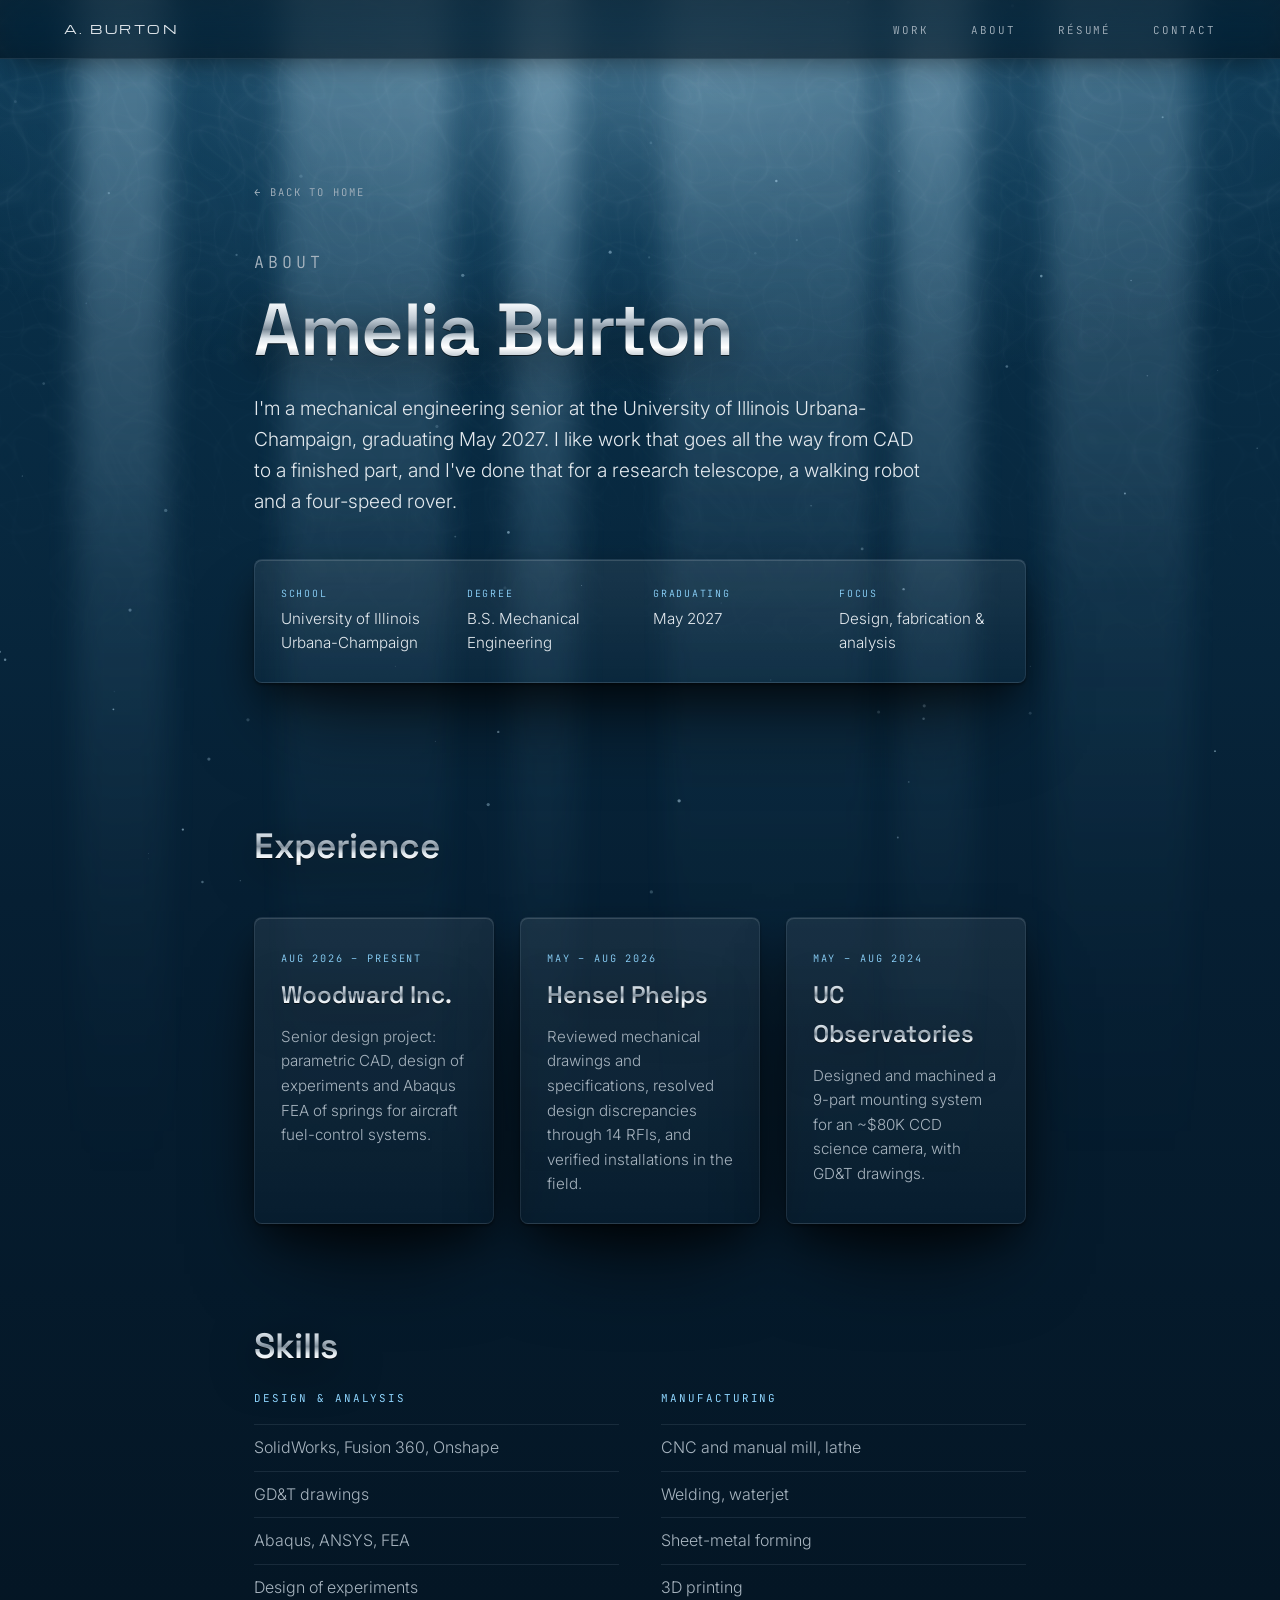
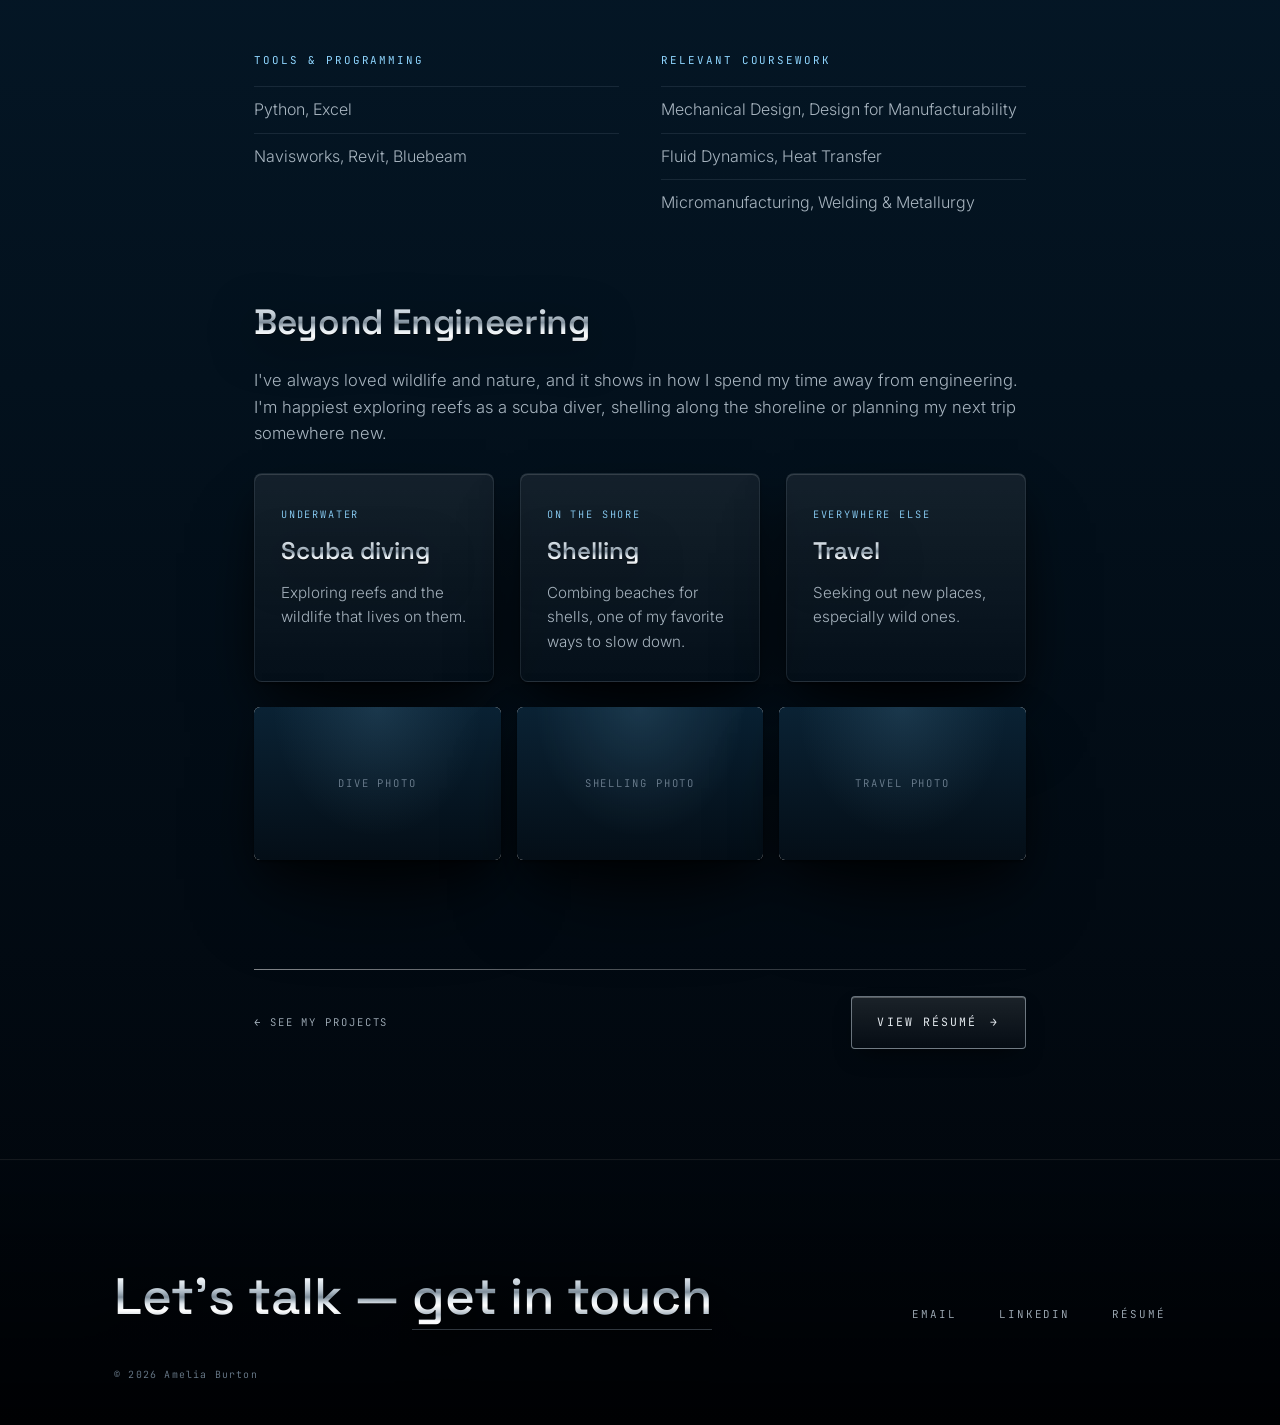
==== about.html @ 5ca856e9 "site 7" ====
<!DOCTYPE html>
<html lang="en">
<head>
  <meta charset="UTF-8">
  <meta name="viewport" content="width=device-width, initial-scale=1.0, viewport-fit=cover">
  <meta name="theme-color" content="#0a3550">
  <title>About — Amelia Burton</title>
  <meta name="description" content="Engineering portfolio of Amelia Burton: simulation, design and instrumentation projects.">

  <!-- Fonts from Google Fonts -->
  <link rel="preconnect" href="https://fonts.googleapis.com">
  <link rel="preconnect" href="https://fonts.gstatic.com" crossorigin>
  <link href="https://fonts.googleapis.com/css2?family=Inter:wght@300;400;500&family=JetBrains+Mono:wght@400&family=Michroma&family=Space+Grotesk:wght@500;600&display=swap" rel="stylesheet">

  <link rel="stylesheet" href="style.css">
  <script>document.documentElement.classList.add('js')</script>
</head>
<body>


  <!-- ===== NAVIGATION BAR ===== -->
  <nav class="nav">
    <a href="index.html" class="mark">A. Burton</a>
    <ul>
      <li><a href="index.html#work">Work</a></li>
      <li><a href="about.html">About</a></li>
      <li class="hide-mobile"><a href="resume.pdf" target="_blank">Résumé</a></li>
      <li><a href="#contact">Contact</a></li>
    </ul>
  </nav>

  <main class="project-page">
    <a href="index.html#about" class="back">← Back to home</a>

    <p class="eyebrow">About</p>
    <h1>Amelia Burton</h1>

    <p class="lead">
      I'm a mechanical engineering senior at the University of Illinois Urbana-Champaign,
      graduating May 2027. I like work that goes all the way from CAD to a finished part,
      and I've done that for a research telescope, a walking robot and a four-speed rover.
    </p>

    <dl class="facts">
      <div><dt>School</dt><dd>University of Illinois Urbana-Champaign</dd></div>
      <div><dt>Degree</dt><dd>B.S. Mechanical Engineering</dd></div>
      <div><dt>Graduating</dt><dd>May 2027</dd></div>
      <div><dt>Focus</dt><dd>Design, fabrication &amp; analysis</dd></div>
    </dl>

    <h2>Experience</h2>
    <div class="process">
      <div class="step">
        <span class="n">AUG 2026 – PRESENT</span>
        <h3>Woodward Inc.</h3>
        <p>Senior design project: parametric CAD, design of experiments and Abaqus FEA of springs for aircraft fuel-control systems.</p>
      </div>
      <div class="step">
        <span class="n">MAY – AUG 2026</span>
        <h3>Hensel Phelps</h3>
        <p>Reviewed mechanical drawings and specifications, resolved design discrepancies through 14 RFIs, and verified installations in the field.</p>
      </div>
      <div class="step">
        <span class="n">MAY – AUG 2024</span>
        <h3>UC Observatories</h3>
        <p>Designed and machined a 9-part mounting system for an ~$80K CCD science camera, with GD&amp;T drawings.</p>
      </div>
    </div>

    <h2>Skills</h2>
    <div class="cols">
      <div>
        <h3>Design &amp; analysis</h3>
        <ul>
          <li>SolidWorks, Fusion 360, Onshape</li>
          <li>GD&amp;T drawings</li>
          <li>Abaqus, ANSYS, FEA</li>
          <li>Design of experiments</li>
        </ul>
      </div>
      <div>
        <h3>Manufacturing</h3>
        <ul>
          <li>CNC and manual mill, lathe</li>
          <li>Welding, waterjet</li>
          <li>Sheet-metal forming</li>
          <li>3D printing</li>
        </ul>
      </div>
    </div>
    <div class="cols" style="margin-top: var(--s3)">
      <div>
        <h3>Tools &amp; programming</h3>
        <ul>
          <li>Python, Excel</li>
          <li>Navisworks, Revit, Bluebeam</li>
        </ul>
      </div>
      <div>
        <h3>Relevant coursework</h3>
        <ul>
          <li>Mechanical Design, Design for Manufacturability</li>
          <li>Fluid Dynamics, Heat Transfer</li>
          <li>Micromanufacturing, Welding &amp; Metallurgy</li>
        </ul>
      </div>
    </div>

    <h2>Beyond Engineering</h2>
    <p>
      I've always loved wildlife and nature, and it shows in how I spend my time away from
      engineering. I'm happiest exploring reefs as a scuba diver, shelling along the shoreline
      or planning my next trip somewhere new.
    </p>
    <div class="process">
      <div class="step">
        <span class="n">UNDERWATER</span>
        <h3>Scuba diving</h3>
        <p>Exploring reefs and the wildlife that lives on them.</p>
      </div>
      <div class="step">
        <span class="n">ON THE SHORE</span>
        <h3>Shelling</h3>
        <p>Combing beaches for shells, one of my favorite ways to slow down.</p>
      </div>
      <div class="step">
        <span class="n">EVERYWHERE ELSE</span>
        <h3>Travel</h3>
        <p>Seeking out new places, especially wild ones.</p>
      </div>
    </div>
    <!-- To add photos: put them in images/about/ and replace each placeholder below with
         <img src="images/about/your-photo.jpg" alt="Short description"> -->
    <div class="triptych">
      <figure><div class="frame"><div class="placeholder">Dive photo</div></div></figure>
      <figure><div class="frame"><div class="placeholder">Shelling photo</div></div></figure>
      <figure><div class="frame"><div class="placeholder">Travel photo</div></div></figure>
    </div>

    <div class="next-project">
      <a href="index.html#work" class="back">← See my projects</a>
      <a href="resume.pdf" target="_blank" class="button">View Résumé <span class="arrow">→</span></a>
    </div>
  </main>

  <div class="footer-wrap">
  <footer class="footer" id="contact">
    <h2>Let's talk — <a class="chrome" href="mailto:ameliaeburton2005@gmail.com">get in touch</a></h2>
    <ul>
      <li><a href="mailto:ameliaeburton2005@gmail.com">Email</a></li>
      <li><a href="https://www.linkedin.com/in/YOUR-LINKEDIN" target="_blank">LinkedIn</a></li>
      <li><a href="resume.pdf" target="_blank">Résumé</a></li>
    </ul>
    <p class="copyright">© 2026 Amelia Burton</p>
  </footer>
  </div>

  <script src="main.js"></script>
</body>
</html>
---- style.css ----
/* =========================================================
   Amelia Burton — Portfolio stylesheet  ·  "Deep Ocean" theme
   Sunlit water at the top of each page fading into the abyss,
   with light rays, caustics, drifting particles and silver type.
   Spacing follows the golden ratio (φ ≈ 1.618).
   ========================================================= */

:root {
  /* water, from surface to abyss */
  --surface: #0f4a6a;
  --shallow: #0a3550;
  --mid:     #061f33;
  --deep:    #03111d;
  --abyss:   #010409;

  /* light and text */
  --silver:  #e3e9ee;
  --soft:    #a7b4bf;
  --muted:   #6e8091;
  --glow:    #8fd6ff;     /* bioluminescent blue */
  --line:    rgba(200, 225, 245, 0.10);
  --line-2:  rgba(200, 225, 245, 0.24);

  /* polished silver (vertical bands, like chrome reflecting a horizon) */
  --metal: linear-gradient(180deg, #ffffff 0%, #eef3f7 18%, #b9c5cf 38%, #7e8d9a 50%, #dfe7ed 62%, #ffffff 74%, #aab7c2 90%, #e9eef2 100%);
  /* moving highlight that sweeps across silver text */
  --glint: linear-gradient(105deg, transparent 38%, rgba(255, 255, 255, 0.95) 50%, transparent 62%);
  /* brushed-metal button face */
  --brushed: linear-gradient(180deg, #f4f7f9 0%, #c9d2d9 45%, #a3afb9 52%, #dbe2e7 100%);

  /* golden-ratio spacing */
  --s-1: 0.382rem; --s0: 0.618rem; --s1: 1rem; --s2: 1.618rem;
  --s3: 2.618rem;  --s4: 4.236rem; --s5: 6.854rem; --s6: 11.09rem;

  --display: "Michroma", "Space Grotesk", Helvetica, Arial, sans-serif;
  --head:    "Space Grotesk", Helvetica, Arial, sans-serif;
  --sans:    "Inter", Helvetica, Arial, sans-serif;
  --mono:    "JetBrains Mono", "Courier New", monospace;

  --max: 1180px;
  --pad: max(5vw, env(safe-area-inset-left), 20px);
  --ease: cubic-bezier(.2, .7, .2, 1);

  /* deep shadows used on cards and media */
  --depth: 0 2px 3px rgba(0,0,0,.4), 0 18px 40px -8px rgba(0,0,0,.65), 0 50px 90px -30px rgba(0,0,0,.8);
}

* { box-sizing: border-box; margin: 0; padding: 0; }
html {
  scroll-behavior: smooth; -webkit-text-size-adjust: 100%;
  background: var(--abyss);
}
body {
  /* the whole page is one column of water: lighter at the top, black at the bottom */
  background: linear-gradient(180deg, var(--shallow) 0, var(--mid) 100vh, var(--deep) 220vh, var(--abyss) 100%);
  min-height: 100vh;
  color: var(--silver);
  font-family: var(--sans);
  font-weight: 300;
  line-height: 1.618;
  -webkit-font-smoothing: antialiased;
  overflow-x: hidden;
  position: relative;
}
a { color: inherit; text-decoration: none; }
img, video { display: block; max-width: 100%; }
::selection { background: var(--glow); color: var(--abyss); }

/* everything real sits above the ocean effects */
.nav, .hero-wrap, .section, .footer-wrap, .project-page, .video-hero { position: relative; z-index: 2; }
.nav { position: fixed; }

/* =========================================================
   Ocean effects
   ========================================================= */
.ocean {
  position: absolute; top: 0; left: 0; right: 0;
  height: 150vh; z-index: 1; overflow: hidden; pointer-events: none;
  -webkit-mask-image: linear-gradient(#000 35%, transparent);
  mask-image: linear-gradient(#000 35%, transparent);
}
/* glow of the sun on the surface */
.ocean::before {
  content: ""; position: absolute; left: 50%; top: -35vh; width: 140vw; height: 80vh; transform: translateX(-50%);
  background: radial-gradient(ellipse at center, rgba(170, 225, 255, .35), rgba(90, 170, 215, .12) 40%, transparent 70%);
}
/* caustics: two layers of rippling light drifting in opposite directions */
.caustics, .caustics::after {
  position: absolute; inset: -20% -20% 40% -20%;
  background: url("images/caustics.png") 0 0 / 420px 420px repeat;
  opacity: .16; mix-blend-mode: screen;
  animation: drift 38s linear infinite;
  -webkit-mask-image: linear-gradient(#000, transparent 85%);
  mask-image: linear-gradient(#000, transparent 85%);
}
.caustics::after { content: ""; inset: 0; background-size: 560px 560px; opacity: .8; animation: drift2 52s linear infinite; }
@keyframes drift  { to { background-position: 420px 840px; } }
@keyframes drift2 { to { background-position: -1120px 560px; } }

/* sun rays */
.rays { position: absolute; inset: 0; mix-blend-mode: screen; }
.rays i {
  position: absolute; top: -12%; height: 125%;
  background: linear-gradient(180deg, rgba(200, 235, 255, .42), rgba(140, 205, 240, .12) 45%, transparent 82%);
  filter: blur(14px);
  transform-origin: 50% 0;
  animation: sway 14s ease-in-out infinite alternate, flicker 7s ease-in-out infinite alternate;
  will-change: transform, opacity;
}
.rays i:nth-child(1) { left: 6%;  width: 7vw;  --r: 22deg;  animation-duration: 16s, 6s; }
.rays i:nth-child(2) { left: 22%; width: 13vw; --r: 14deg;  animation-duration: 19s, 8s; opacity: .8; }
.rays i:nth-child(3) { left: 40%; width: 5vw;  --r: 6deg;   animation-duration: 13s, 5s; }
.rays i:nth-child(4) { left: 52%; width: 16vw; --r: -2deg;  animation-duration: 22s, 9s; opacity: .7; }
.rays i:nth-child(5) { left: 70%; width: 6vw;  --r: -12deg; animation-duration: 15s, 7s; }
.rays i:nth-child(6) { left: 82%; width: 11vw; --r: -20deg; animation-duration: 18s, 6.5s; opacity: .75; }
@keyframes sway    { from { transform: rotate(calc(var(--r) - 3deg)) skewX(-4deg); } to { transform: rotate(calc(var(--r) + 3deg)) skewX(4deg); } }
@keyframes flicker { 0% { opacity: .35; } 50% { opacity: .9; } 100% { opacity: .55; } }

/* marine snow: drawn on this canvas by main.js */
.snow { position: fixed; inset: 0; width: 100%; height: 100%; z-index: 1; pointer-events: none; }

/* =========================================================
   Silver text
   ========================================================= */
.silver, .chrome,
.hero h1, .section-head h2, .project h3, .footer h2, .video-hero h1,
.project-page h1, .project-page h2, .about-grid .big, .step h3 {
  background-image: var(--glint), var(--metal);
  background-size: 250% 100%, 100% 100%;
  background-size: 250% 100%, 100% 1lh;     /* repeat the silver bands on every line */
  background-position: 160% 0, 0 0;
  background-repeat: no-repeat, repeat;
  -webkit-background-clip: text; background-clip: text;
  -webkit-text-fill-color: transparent; color: var(--silver);
  filter: drop-shadow(0 1px 0 rgba(0,0,0,.55)) drop-shadow(0 10px 22px rgba(0, 0, 0, .55));
}
/* a glint sweeps across the big titles every few seconds */
.hero h1, .video-hero h1, .project-page h1 { animation: glint 7s ease-in-out 2.2s infinite; }
/* other headings catch the light when you hover them or they scroll into view */
.project.reveal.visible h3, .project:hover h3, .section-head h2, .footer h2:hover { animation: glint 2.4s ease-out 1; }
@keyframes glint { 0% { background-position: 160% 0, 0 0; } 40%, 100% { background-position: -60% 0, 0 0; } }

/* Tap or click your name: it flashes like light catching polished metal */
.hero h1 { cursor: pointer; -webkit-tap-highlight-color: transparent; -webkit-user-select: none; user-select: none; }
.hero h1.flash { animation: glint 1s cubic-bezier(.2,.7,.2,1) 1, flash 1s ease-out 1; }
@keyframes flash {
  0%   { filter: drop-shadow(0 1px 0 rgba(0,0,0,.55)) drop-shadow(0 10px 22px rgba(0,0,0,.55)); }
  18%  { filter: brightness(1.6) drop-shadow(0 0 18px rgba(200, 235, 255, .95)) drop-shadow(0 0 48px rgba(143, 214, 255, .7)); }
  100% { filter: drop-shadow(0 1px 0 rgba(0,0,0,.55)) drop-shadow(0 10px 22px rgba(0,0,0,.55)); }
}

/* =========================================================
   Navigation (dark glass)
   ========================================================= */
.nav {
  top: 0; left: 0; right: 0; z-index: 50;
  display: flex; justify-content: space-between; align-items: center;
  padding: calc(var(--s1) + env(safe-area-inset-top)) var(--pad) var(--s1);
  background: linear-gradient(180deg, rgba(6, 26, 40, .72), rgba(3, 14, 23, .62));
  -webkit-backdrop-filter: blur(14px) saturate(140%); backdrop-filter: blur(14px) saturate(140%);
  border-bottom: 1px solid var(--line);
  box-shadow: 0 10px 30px -12px rgba(0,0,0,.6);
  transition: background .3s, border-color .3s, box-shadow .3s;
}
.nav .mark { font-family: var(--display); font-size: .78rem; transition: text-shadow .3s; letter-spacing: .2em; text-transform: uppercase; }
.nav ul { list-style: none; display: flex; gap: var(--s3); }
.nav .mark:hover { text-shadow: 0 0 14px rgba(143, 214, 255, .6); }
.nav li a { position: relative; font-family: var(--mono); font-size: .68rem; letter-spacing: .18em; text-transform: uppercase; color: var(--soft); padding: .4rem 0; transition: color .2s, text-shadow .2s; }
.nav li a::after { content: ""; position: absolute; left: 0; right: 100%; bottom: 0; height: 1px; background: var(--metal); transition: right .35s var(--ease); }
.nav li a:hover { color: #fff; text-shadow: 0 0 12px rgba(143, 214, 255, .6); }
.nav li a:hover::after { right: 0; }
.nav.clear { background: transparent; border-color: transparent; box-shadow: none; -webkit-backdrop-filter: none; backdrop-filter: none; }
.nav::before {
  content: ""; position: absolute; inset: 0 0 auto 0; height: 160px; z-index: -1; pointer-events: none;
  background: linear-gradient(rgba(0, 5, 10, .6), transparent); opacity: 0; transition: opacity .3s;
}
.nav.clear::before { opacity: 1; }

/* =========================================================
   Opening page
   ========================================================= */
.hero-wrap { overflow: hidden; }
.hero {
  position: relative; z-index: 1;
  min-height: 100vh; min-height: 100svh;
  display: flex; flex-direction: column; justify-content: center;
  max-width: var(--max); margin: 0 auto;
  padding: var(--s5) var(--pad) var(--s6);
}
.eyebrow { font-family: var(--mono); font-size: .7rem; letter-spacing: .24em; text-transform: uppercase; color: var(--soft); margin-bottom: var(--s2); }
.hero h1 {
  font-family: var(--display); font-weight: 400;
  font-size: clamp(2.6rem, 9vw, 7.4rem);
  line-height: 1.04; letter-spacing: .02em; text-transform: uppercase;
  /* mirror reflection under the name, like a polished surface */
  -webkit-box-reflect: below -0.06em linear-gradient(transparent 70%, rgba(255, 255, 255, .2));
}
.hero .lede { max-width: 27rem; margin-top: calc(var(--s4) + var(--s1)); font-size: 1.08rem; color: var(--soft); }

.hero > * { opacity: 0; transform: translateY(16px); transition: opacity 1.1s ease, transform 1.1s var(--ease); }
.loaded .hero > *, html:not(.js) .hero > * { opacity: 1; transform: none; }
.hero > *:nth-child(2) { transition-delay: .14s; } .hero > *:nth-child(3) { transition-delay: .28s; }

.scroll-cue {
  position: absolute; z-index: 2; left: var(--pad); bottom: calc(var(--s3) + env(safe-area-inset-bottom));
  display: flex; align-items: center; gap: var(--s1);
  font-family: var(--mono); font-size: .68rem; letter-spacing: .22em; text-transform: uppercase; color: var(--soft);
}
.scroll-cue .stem { width: 1px; height: 52px; background: linear-gradient(#fff, transparent); box-shadow: 0 0 8px rgba(143, 214, 255, .8); transform-origin: top; animation: drop 2.4s ease-in-out infinite; }
@keyframes drop { 0% { transform: scaleY(0); opacity: 1 } 60% { transform: scaleY(1); opacity: 1 } 100% { transform: scaleY(1); opacity: 0 } }
.scroll-cue:hover { color: #fff; }

/* =========================================================
   Sections
   ========================================================= */
.section { max-width: var(--max); margin: 0 auto; padding: var(--s5) var(--pad); }
.section-head {
  display: flex; justify-content: space-between; align-items: baseline; gap: var(--s1);
  padding-bottom: var(--s1); margin-bottom: var(--s5);
  border-bottom: 1px solid transparent;
  border-image: linear-gradient(90deg, rgba(255,255,255,.55), rgba(255,255,255,.08)) 1;
}
.section-head h2 { font-family: var(--head); font-weight: 600; font-size: clamp(2rem, 4.2vw, 2.9rem); letter-spacing: -.01em; }
.section-head span { font-family: var(--mono); font-size: .68rem; letter-spacing: .18em; text-transform: uppercase; color: var(--muted); white-space: nowrap; }

/* ---------- Project cards ---------- */
.project { display: grid; grid-template-columns: 1.618fr 1fr; gap: var(--s4); align-items: center; margin-bottom: var(--s6); }
.project:nth-child(even) { grid-template-columns: 1fr 1.618fr; }
.project:nth-child(even) .project-image { order: 2; }

.project-image {
  position: relative; display: block;
  aspect-ratio: 1.618 / 1;
  border-radius: 6px;
  background: var(--deep);
  box-shadow: var(--depth);
  transition: transform .8s var(--ease), box-shadow .8s var(--ease);
  isolation: isolate;
}
.project-image > img, .project-image > .placeholder { border-radius: 6px; }
.project-image img {
  width: 100%; height: 100%; object-fit: cover;
  filter: saturate(.85) brightness(.9);
  transition: filter .8s;
}
/* polished bevel: bright top edge, darker bottom edge */
.project-image::before {
  content: ""; position: absolute; inset: 0; z-index: 3; border-radius: 6px; pointer-events: none;
  box-shadow: inset 0 1px 0 rgba(255,255,255,.35), inset 0 0 0 1px rgba(200,225,245,.16), inset 0 -40px 60px -30px rgba(0,10,20,.55);
}
/* light glint sweeps across on hover */
.project-image::after {
  content: ""; position: absolute; inset: 0; z-index: 3; border-radius: 6px; pointer-events: none;
  background: linear-gradient(115deg, transparent 30%, rgba(255,255,255,.22) 48%, rgba(255,255,255,.05) 52%, transparent 66%);
  background-size: 250% 100%; background-position: 140% 0; background-repeat: no-repeat;
  transition: background-position 1.2s var(--ease);
}
.project:hover .project-image { transform: translateY(-8px); box-shadow: 0 2px 3px rgba(0,0,0,.4), 0 30px 60px -10px rgba(0,0,0,.75), 0 0 60px -20px rgba(143,214,255,.35); }
.project:hover .project-image img { filter: saturate(1) brightness(1); }
.project:hover .project-image::after { background-position: -40% 0; }

/* reflection under each image (wide screens only) */
@media (min-width: 801px) {
  .project-image { -webkit-box-reflect: below 10px linear-gradient(transparent 78%, rgba(255,255,255,.14)); }
}

.badge {
  position: absolute; top: var(--s1); left: var(--s1); z-index: 4;
  display: inline-flex; align-items: center; gap: .5rem;
  font-family: var(--mono); font-size: .62rem; letter-spacing: .18em; text-transform: uppercase; font-weight: 400;
  padding: .45rem .75rem; border-radius: 3px;
  background: var(--brushed); color: #0a1620;
  box-shadow: inset 0 1px 0 #fff, 0 4px 12px rgba(0,0,0,.5);
}
.badge::before { content: ""; border-left: 7px solid #0a1620; border-top: 4.5px solid transparent; border-bottom: 4.5px solid transparent; }

.placeholder {
  width: 100%; height: 100%; display: flex; align-items: center; justify-content: center;
  font-family: var(--mono); font-size: .66rem; letter-spacing: .18em; text-transform: uppercase; color: var(--muted);
  background: radial-gradient(ellipse at 50% 0%, rgba(143,214,255,.12), transparent 60%), linear-gradient(180deg, #0a2234, #040e17);
}

.project-number { font-family: var(--mono); font-size: .68rem; letter-spacing: .2em; text-transform: uppercase; color: var(--glow); margin-bottom: var(--s1); text-shadow: 0 0 14px rgba(143,214,255,.5); }
.project h3 { font-family: var(--head); font-weight: 600; font-size: clamp(1.75rem, 3.2vw, 2.618rem); line-height: 1.1; letter-spacing: -.015em; margin-bottom: var(--s1); }
.project p { color: var(--soft); margin-bottom: var(--s2); }

.tags { list-style: none; display: flex; flex-wrap: wrap; gap: var(--s-1); margin-bottom: var(--s2); }
.tags li {
  font-family: var(--mono); font-size: .62rem; letter-spacing: .12em; text-transform: uppercase;
  padding: .3rem .78rem; border-radius: 999px; color: var(--silver);
  background: linear-gradient(180deg, rgba(255,255,255,.08), rgba(255,255,255,.02));
  border: 1px solid var(--line-2);
  box-shadow: inset 0 1px 0 rgba(255,255,255,.12);
}

/* ---------- Buttons: polished metal ---------- */
.button {
  position: relative; isolation: isolate; overflow: hidden;
  display: inline-flex; align-items: center; justify-content: center; gap: .8rem;
  min-height: 48px; padding: var(--s1) var(--s2);
  font-family: var(--mono); font-size: .72rem; font-weight: 400; letter-spacing: .18em; text-transform: uppercase;
  color: var(--silver);
  background: linear-gradient(180deg, rgba(255,255,255,.10), rgba(255,255,255,.02));
  border: 1px solid rgba(220, 235, 245, .45); border-radius: 4px;
  box-shadow: inset 0 1px 0 rgba(255,255,255,.25), 0 10px 24px -10px rgba(0,0,0,.7);
  cursor: pointer; transition: color .35s, border-color .35s, box-shadow .35s, transform .35s;
}
.button::before { content: ""; position: absolute; inset: 0; z-index: -2; background: var(--brushed); opacity: 0; transition: opacity .35s; }
.button::after {    /* glint */
  content: ""; position: absolute; inset: 0; z-index: -1;
  background: linear-gradient(110deg, transparent 35%, rgba(255,255,255,.9) 50%, transparent 65%);
  background-size: 250% 100%; background-position: 160% 0; background-repeat: no-repeat;
  transition: background-position .9s var(--ease);
}
.button:hover { color: #08131c; border-color: #fff; transform: translateY(-2px); box-shadow: inset 0 1px 0 #fff, 0 14px 30px -10px rgba(0,0,0,.8), 0 0 24px -6px rgba(143,214,255,.6); }
.button:hover::before { opacity: 1; }
.button:hover::after { background-position: -60% 0; }
.button .arrow { transition: transform .3s; }
.button:hover .arrow { transform: translateX(4px); }
.button.solid { color: #08131c; border-color: #fff; box-shadow: inset 0 1px 0 #fff, 0 12px 28px -10px rgba(0,0,0,.8); }
.button.solid::before { opacity: 1; }

/* ---------- About ---------- */
.about-grid { display: grid; grid-template-columns: 1fr 1.618fr; gap: var(--s4); }
.about-grid .big { font-family: var(--head); font-weight: 500; font-size: clamp(1.5rem, 2.8vw, 2.1rem); line-height: 1.25; }
.about-grid p { color: var(--soft); }
.about-grid p + p { margin-top: var(--s1); }

/* ---------- Footer: the abyss ---------- */
.footer-wrap { background: linear-gradient(180deg, transparent, rgba(0,0,0,.6)); border-top: 1px solid var(--line); overflow: hidden; }
.footer {
  max-width: var(--max); margin: 0 auto;
  padding: var(--s5) var(--pad) calc(var(--s3) + env(safe-area-inset-bottom));
  display: flex; justify-content: space-between; flex-wrap: wrap; gap: var(--s3);
  position: relative; z-index: 1;
}
.footer h2 { font-family: var(--head); font-weight: 500; font-size: clamp(2rem, 4.5vw, 3.2rem); line-height: 1.1; }
.footer h2 a { border-bottom: 1px solid var(--line-2); }
.footer ul { list-style: none; display: flex; gap: var(--s3); align-items: flex-end; flex-wrap: wrap; }
.footer li a { font-family: var(--mono); font-size: .68rem; letter-spacing: .18em; text-transform: uppercase; color: var(--soft); transition: color .2s, text-shadow .2s; }
.footer li a:hover { color: #fff; text-shadow: 0 0 12px rgba(143,214,255,.6); }
.copyright { width: 100%; font-family: var(--mono); font-size: .62rem; letter-spacing: .12em; color: var(--muted); }

/* =========================================================
   Full-screen video at the top of a project page
   ========================================================= */
.video-hero {
  width: 100%; height: 100vh; height: 100svh; overflow: hidden;
  background-color: var(--deep); background-position: center; background-size: cover; background-repeat: no-repeat;
}
.video-hero video { position: absolute; inset: 0; width: 100%; height: 100%; object-fit: contain; }
.video-hero.cover video { object-fit: cover; }
.video-hero::after {   /* fades the video down into the deep water below */
  content: ""; position: absolute; inset: 0; pointer-events: none;
  background: linear-gradient(to top, var(--mid) 0%, rgba(6, 31, 51, .55) 30%, transparent 60%), linear-gradient(to bottom, rgba(0,0,0,.35), transparent 25%);
}
.video-hero .overlay {
  position: absolute; z-index: 2;
  left: var(--pad); right: var(--pad); bottom: calc(var(--s3) + env(safe-area-inset-bottom));
  display: flex; justify-content: space-between; align-items: flex-end; gap: var(--s2); flex-wrap: wrap;
}
.video-hero h1 { font-family: var(--head); font-weight: 600; font-size: clamp(2.6rem, 7vw, 5.5rem); line-height: 1; letter-spacing: -.02em; }
.video-hero .eyebrow { color: var(--glow); margin-bottom: var(--s1); text-shadow: 0 0 14px rgba(143,214,255,.6); }
.video-hero .controls { display: flex; gap: var(--s0); flex-wrap: wrap; }
.video-hero .button { background: rgba(3, 14, 23, .45); -webkit-backdrop-filter: blur(10px); backdrop-filter: blur(10px); }
.video-hero + .project-page { background: linear-gradient(var(--mid), transparent 60vh); }

.clip { margin: var(--s4) 0; }
.clip video { width: 100%; border-radius: 6px; background: #000; box-shadow: var(--depth); }

/* =========================================================
   Project pages
   ========================================================= */
.project-page { max-width: 900px; margin: 0 auto; padding: var(--s6) var(--pad) var(--s5); }
.project-page.wide { max-width: 1100px; }
.video-hero + .project-page { padding-top: var(--s5); max-width: none; padding-left: max(var(--pad), calc((100vw - 900px) / 2)); padding-right: max(var(--pad), calc((100vw - 900px) / 2)); }
.back { display: inline-block; font-family: var(--mono); font-size: .66rem; letter-spacing: .18em; text-transform: uppercase; color: var(--soft); margin-bottom: var(--s3); padding: .4rem 0; transition: color .2s, text-shadow .2s; }
.back:hover { color: #fff; text-shadow: 0 0 12px rgba(143,214,255,.6); }

.project-page h1 { font-family: var(--head); font-weight: 600; font-size: clamp(2.6rem, 7vw, 4.6rem); line-height: 1.02; letter-spacing: -.02em; margin-bottom: var(--s2); }
.project-page h2 { font-family: var(--head); font-weight: 600; font-size: clamp(1.7rem, 3.2vw, 2.2rem); letter-spacing: -.01em; margin: var(--s4) 0 var(--s1); display: inline-block; }
.project-page p { color: var(--soft); margin-bottom: var(--s1); font-size: 1.04rem; }
.project-page .lead { font-size: 1.2rem; max-width: 42rem; color: var(--silver); }
.project-page ul.points { margin: 0 0 var(--s1) 1.2rem; color: var(--soft); }
.project-page ul.points li { margin-bottom: var(--s-1); }

.facts {
  display: grid; grid-template-columns: repeat(auto-fit, minmax(160px, 1fr)); gap: var(--s2);
  padding: var(--s2); margin: var(--s3) 0 var(--s4);
  border-radius: 8px;
  background: linear-gradient(180deg, rgba(255,255,255,.07), rgba(255,255,255,.015));
  border: 1px solid var(--line);
  box-shadow: inset 0 1px 0 rgba(255,255,255,.14), var(--depth);
}
.facts dt { font-family: var(--mono); font-size: .62rem; letter-spacing: .18em; text-transform: uppercase; color: var(--glow); margin-bottom: .3rem; }
.facts dd { font-size: .95rem; color: var(--silver); }

.figure { margin: var(--s4) 0; }
.figure .frame { aspect-ratio: 1.618 / 1; background: var(--deep); overflow: hidden; border-radius: 6px; box-shadow: var(--depth); }
.figure .frame img { width: 100%; height: 100%; object-fit: cover; }
.figure .frame.contain img { object-fit: contain; }
.figure .frame.white { background: #fff; }
.figure figcaption, .bleed figcaption, .caption { font-family: var(--mono); font-size: .66rem; letter-spacing: .06em; color: var(--muted); margin-top: var(--s0); }
.bleed { margin: var(--s4) 0; }
.bleed img { width: 100%; max-height: 80vh; object-fit: cover; border-radius: 6px; box-shadow: var(--depth); }

.split { display: grid; grid-template-columns: 1fr 1fr; gap: var(--s4); align-items: start; margin: var(--s2) 0; }
.split img { width: 100%; border-radius: 6px; box-shadow: var(--depth); }

.project-page .goal {
  font-family: var(--head); font-weight: 500; font-size: clamp(1.6rem, 3.4vw, 2.5rem); line-height: 1.22;
  padding: var(--s-1) 0 var(--s-1) var(--s2); margin: var(--s4) 0;
  border-left: 2px solid rgba(255,255,255,.7);
  background-image: var(--metal); -webkit-background-clip: text; background-clip: text; -webkit-text-fill-color: transparent;
}

.reqs { list-style: none; counter-reset: r; margin: var(--s2) 0; }
.reqs li { counter-increment: r; display: grid; grid-template-columns: 3rem 1fr; padding: var(--s1) 0; border-top: 1px solid var(--line); color: var(--soft); }
.reqs li::before { content: "R" counter(r); font-family: var(--mono); font-size: .72rem; color: var(--glow); padding-top: .25rem; }

/* Exploded view with numbered balloons */
.anatomy { display: grid; grid-template-columns: 1.1fr 1fr; gap: var(--s4); align-items: center; margin: var(--s2) 0 var(--s3); }
.diagram { position: relative; background: #fff; border-radius: 6px; overflow: hidden; box-shadow: var(--depth); }
.diagram img { width: 100%; }
.balloon {
  position: absolute; transform: translate(-50%, -50%);
  width: 28px; height: 28px; border-radius: 50%;
  border: 1px solid #1b2731; background: #fff; color: #1b2731;
  font-family: var(--mono); font-size: .7rem;
  display: flex; align-items: center; justify-content: center;
  cursor: pointer; transition: background .2s, color .2s, transform .2s, box-shadow .2s;
}
.balloon.buy { border-style: dashed; }
.balloon.on { background: #0b2a40; color: #fff; border-color: #0b2a40; transform: translate(-50%, -50%) scale(1.2); box-shadow: 0 0 0 4px rgba(143,214,255,.45); }

.bom { width: 100%; border-collapse: collapse; font-size: .92rem; }
.bom th { text-align: left; font-family: var(--mono); font-weight: 400; font-size: .62rem; letter-spacing: .18em; text-transform: uppercase; color: var(--muted); border-bottom: 1px solid var(--line-2); padding: .6rem .5rem; }
.bom td { padding: .7rem .5rem; border-bottom: 1px solid var(--line); color: var(--soft); cursor: pointer; transition: background .2s, color .2s; }
.bom td:first-child { font-family: var(--mono); font-size: .72rem; color: var(--glow); width: 2.5rem; }
.bom tr.on td { background: rgba(143,214,255,.09); color: #fff; }
.bom tr.purchased td { color: var(--muted); font-style: italic; }

.tabs { display: flex; border-bottom: 1px solid var(--line-2); margin: var(--s2) 0 var(--s3); overflow-x: auto; -webkit-overflow-scrolling: touch; scrollbar-width: none; }
.tabs::-webkit-scrollbar { display: none; }
.tab {
  background: none; border: none; cursor: pointer; white-space: nowrap;
  font-family: var(--mono); font-size: .68rem; letter-spacing: .18em; text-transform: uppercase;
  color: var(--muted); padding: var(--s1) var(--s2); border-bottom: 2px solid transparent; margin-bottom: -1px;
  -webkit-tap-highlight-color: transparent; transition: color .2s, text-shadow .2s;
}
.tab:hover { color: var(--silver); }
.tab.active { color: #fff; border-bottom-color: #fff; text-shadow: 0 0 12px rgba(143,214,255,.6); }
.panel { display: none; }
.panel.active { display: block; animation: rise .6s var(--ease); }
@keyframes rise { from { opacity: 0; transform: translateY(10px) } to { opacity: 1; transform: none } }

.triptych { display: grid; grid-template-columns: repeat(3, 1fr); gap: var(--s1); margin-bottom: var(--s3); }
.triptych figure { margin: 0; }
.triptych .frame { aspect-ratio: 1.618 / 1; overflow: hidden; background: #fff; border-radius: 6px; box-shadow: var(--depth); }
.triptych .frame img { width: 100%; height: 100%; object-fit: cover; }
.triptych .frame.contain img { object-fit: contain; }
.project-page .label { margin: var(--s0) 0 0; font-family: var(--mono); font-size: .62rem; letter-spacing: .18em; text-transform: uppercase; color: var(--muted); }

.cols { display: grid; grid-template-columns: 1fr 1fr; gap: var(--s3); }
.cols h3 { font-family: var(--mono); font-weight: 400; font-size: .68rem; letter-spacing: .18em; text-transform: uppercase; color: var(--glow); margin-bottom: var(--s1); }
.cols ul { list-style: none; }
.cols li { padding: var(--s0) 0; border-top: 1px solid var(--line); color: var(--soft); }
.cols li b { font-weight: 500; color: #fff; }

.process { display: grid; grid-template-columns: repeat(3, 1fr); gap: var(--s2); margin: var(--s2) 0; }
.step {
  padding: var(--s2); border-radius: 8px;
  background: linear-gradient(180deg, rgba(255,255,255,.07), rgba(255,255,255,.01));
  border: 1px solid var(--line);
  box-shadow: inset 0 1px 0 rgba(255,255,255,.14), var(--depth);
}
.step .n { font-family: var(--mono); font-size: .64rem; color: var(--glow); letter-spacing: .18em; }
.step h3 { font-family: var(--head); font-weight: 600; font-size: 1.5rem; margin: var(--s-1) 0 var(--s0); display: inline-block; }
.project-page .step p { font-size: .95rem; margin: 0; }
.project-page .thanks { font-size: .88rem; color: var(--muted); }

.next-project {
  margin-top: var(--s5); padding-top: var(--s2);
  border-top: 1px solid transparent; border-image: linear-gradient(90deg, rgba(255,255,255,.5), rgba(255,255,255,.06)) 1;
  display: flex; justify-content: space-between; align-items: center; gap: var(--s1);
}
.next-project .back { margin: 0; }

/* ---------- Fade-in on scroll ---------- */
.reveal { opacity: 0; transform: translateY(26px); transition: opacity 1s ease, transform 1s var(--ease); }
.reveal.visible { opacity: 1; transform: none; }

@media (prefers-reduced-motion: reduce) {
  *, *::before, *::after { animation: none !important; transition: none !important; }
  .reveal, .hero > * { opacity: 1; transform: none; }
  .snow { display: none; }
  html { scroll-behavior: auto; }
}

/* ---------- Phones and small screens (iPhone) ---------- */
@media (max-width: 800px) {
  .nav ul { gap: var(--s1); }
  .nav li.hide-mobile { display: none; }
  .project, .project:nth-child(even), .about-grid, .split, .anatomy, .cols, .process { grid-template-columns: 1fr; gap: var(--s2); }
  .project:nth-child(even) .project-image { order: 0; }
  .project { margin-bottom: var(--s5); }
  .section { padding: var(--s4) var(--pad); }
  .section-head { margin-bottom: var(--s3); }
  .triptych { grid-template-columns: 1fr; }
  .project-page { padding-top: var(--s5); }
  .button { width: 100%; }
  .video-hero .button, .next-project .button { width: auto; }
  .video-hero .overlay { flex-direction: column; align-items: flex-start; }
  .rays i { filter: blur(10px); }
  .rays i:nth-child(2), .rays i:nth-child(5) { display: none; }  /* fewer rays = smoother on phones */
  .hero h1 { letter-spacing: 0; }
}
@media (max-width: 380px) {
  .nav .mark { font-size: .66rem; }
    .nav ul { gap: var(--s0); }
}
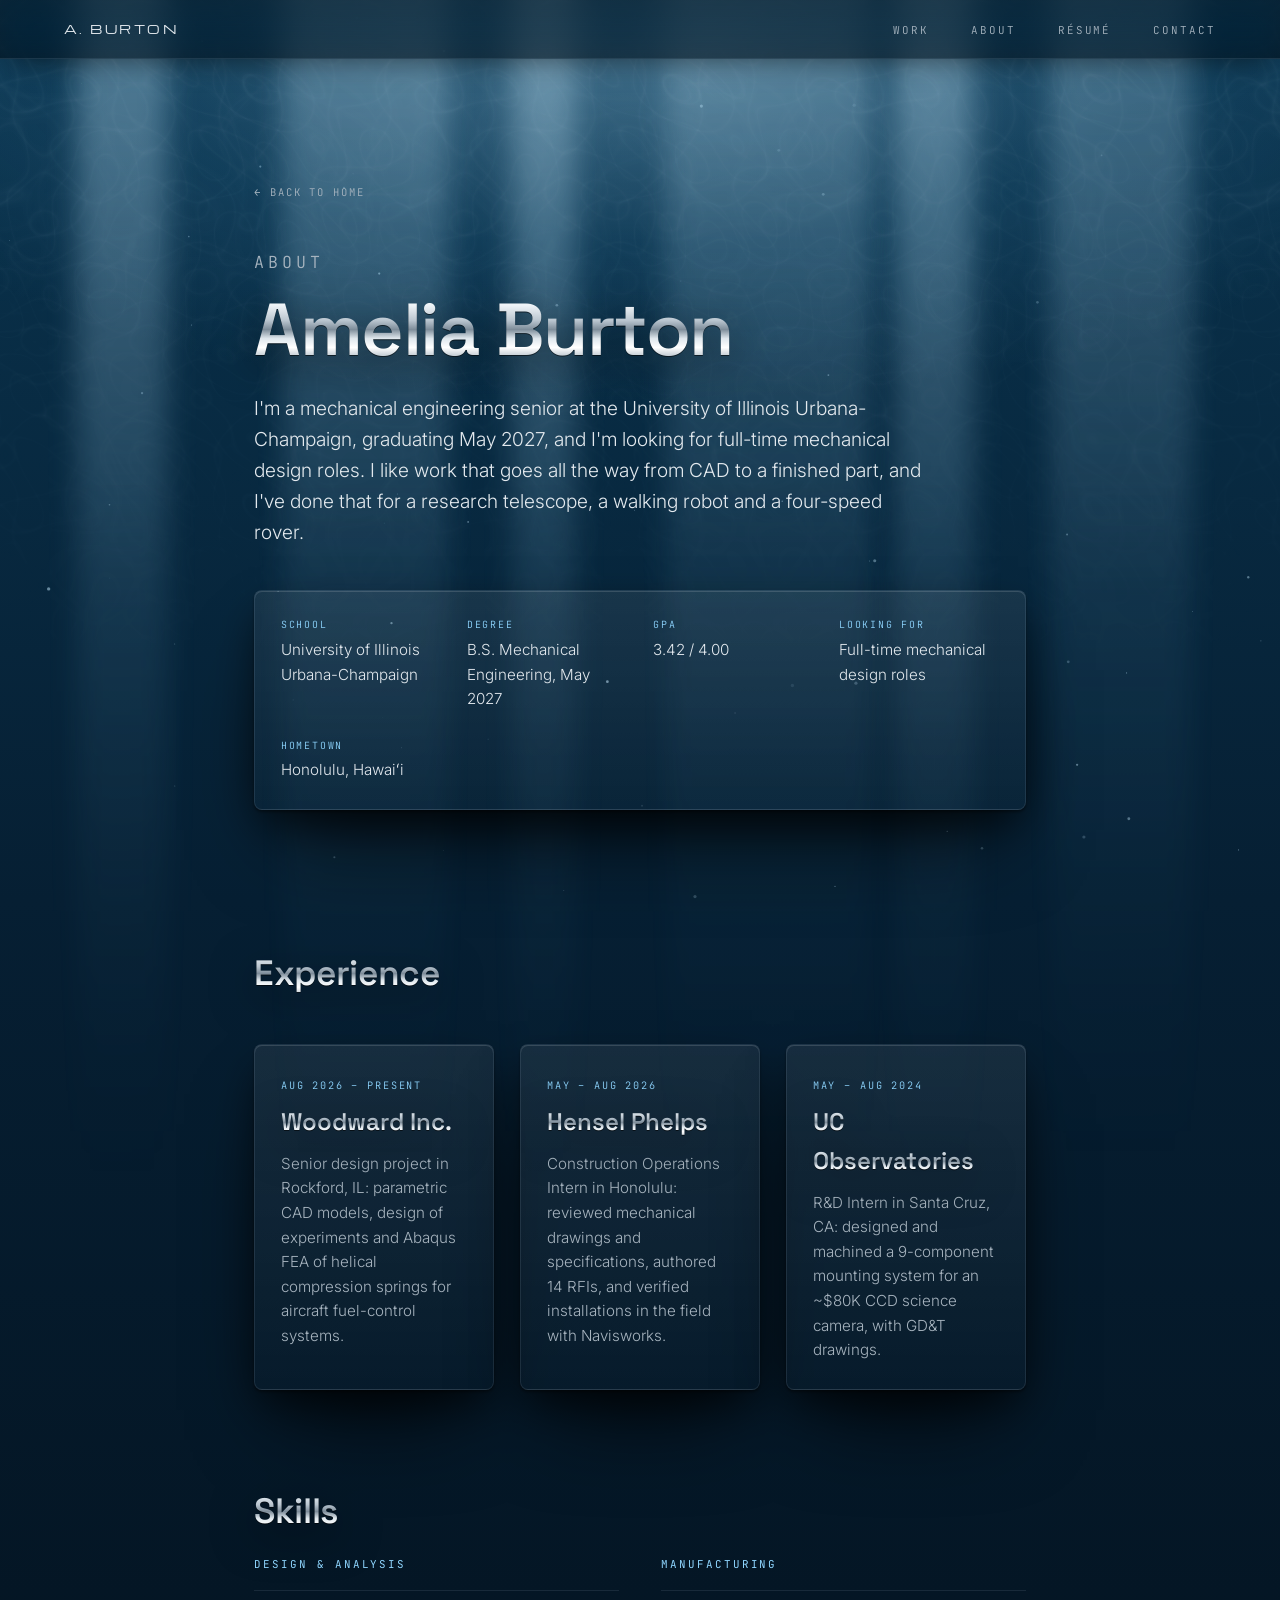
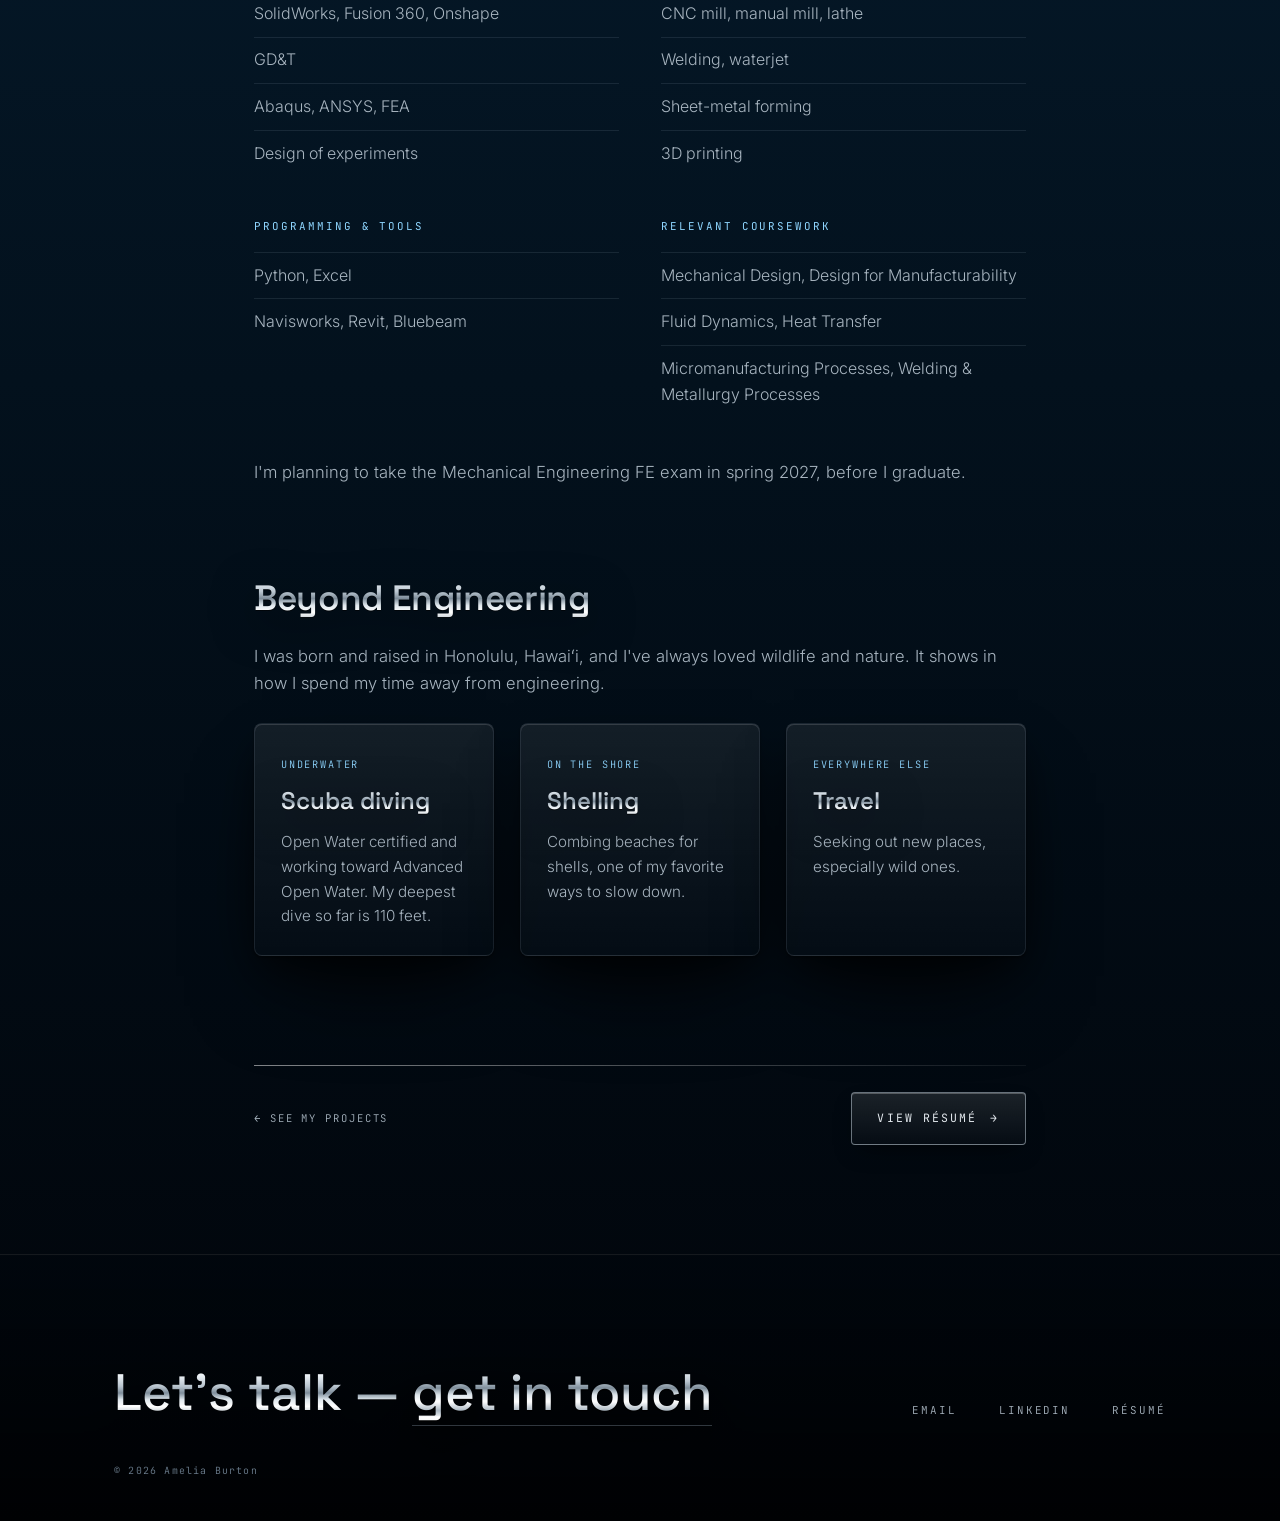
==== commit e4d1cbdd: "site 8" ====
--- a/about.html
+++ b/about.html
@@ -37,15 +37,17 @@
 
     <p class="lead">
       I'm a mechanical engineering senior at the University of Illinois Urbana-Champaign,
-      graduating May 2027. I like work that goes all the way from CAD to a finished part,
-      and I've done that for a research telescope, a walking robot and a four-speed rover.
+      graduating May 2027, and I'm looking for full-time mechanical design roles. I like work
+      that goes all the way from CAD to a finished part, and I've done that for a research
+      telescope, a walking robot and a four-speed rover.
     </p>
 
     <dl class="facts">
       <div><dt>School</dt><dd>University of Illinois Urbana-Champaign</dd></div>
-      <div><dt>Degree</dt><dd>B.S. Mechanical Engineering</dd></div>
-      <div><dt>Graduating</dt><dd>May 2027</dd></div>
-      <div><dt>Focus</dt><dd>Design, fabrication &amp; analysis</dd></div>
+      <div><dt>Degree</dt><dd>B.S. Mechanical Engineering, May 2027</dd></div>
+      <div><dt>GPA</dt><dd>3.42 / 4.00</dd></div>
+      <div><dt>Looking for</dt><dd>Full-time mechanical design roles</dd></div>
+      <div><dt>Hometown</dt><dd>Honolulu, Hawaiʻi</dd></div>
     </dl>
 
     <h2>Experience</h2>
@@ -53,17 +55,17 @@
       <div class="step">
         <span class="n">AUG 2026 – PRESENT</span>
         <h3>Woodward Inc.</h3>
-        <p>Senior design project: parametric CAD, design of experiments and Abaqus FEA of springs for aircraft fuel-control systems.</p>
+        <p>Senior design project in Rockford, IL: parametric CAD models, design of experiments and Abaqus FEA of helical compression springs for aircraft fuel-control systems.</p>
       </div>
       <div class="step">
         <span class="n">MAY – AUG 2026</span>
         <h3>Hensel Phelps</h3>
-        <p>Reviewed mechanical drawings and specifications, resolved design discrepancies through 14 RFIs, and verified installations in the field.</p>
+        <p>Construction Operations Intern in Honolulu: reviewed mechanical drawings and specifications, authored 14 RFIs, and verified installations in the field with Navisworks.</p>
       </div>
       <div class="step">
         <span class="n">MAY – AUG 2024</span>
         <h3>UC Observatories</h3>
-        <p>Designed and machined a 9-part mounting system for an ~$80K CCD science camera, with GD&amp;T drawings.</p>
+        <p>R&amp;D Intern in Santa Cruz, CA: designed and machined a 9-component mounting system for an ~$80K CCD science camera, with GD&amp;T drawings.</p>
       </div>
     </div>
 
@@ -73,7 +75,7 @@
         <h3>Design &amp; analysis</h3>
         <ul>
           <li>SolidWorks, Fusion 360, Onshape</li>
-          <li>GD&amp;T drawings</li>
+          <li>GD&amp;T</li>
           <li>Abaqus, ANSYS, FEA</li>
           <li>Design of experiments</li>
         </ul>
@@ -81,7 +83,7 @@
       <div>
         <h3>Manufacturing</h3>
         <ul>
-          <li>CNC and manual mill, lathe</li>
+          <li>CNC mill, manual mill, lathe</li>
           <li>Welding, waterjet</li>
           <li>Sheet-metal forming</li>
           <li>3D printing</li>
@@ -90,7 +92,7 @@
     </div>
     <div class="cols" style="margin-top: var(--s3)">
       <div>
-        <h3>Tools &amp; programming</h3>
+        <h3>Programming &amp; tools</h3>
         <ul>
           <li>Python, Excel</li>
           <li>Navisworks, Revit, Bluebeam</li>
@@ -101,22 +103,24 @@
         <ul>
           <li>Mechanical Design, Design for Manufacturability</li>
           <li>Fluid Dynamics, Heat Transfer</li>
-          <li>Micromanufacturing, Welding &amp; Metallurgy</li>
+          <li>Micromanufacturing Processes, Welding &amp; Metallurgy Processes</li>
         </ul>
       </div>
     </div>
+    <p style="margin-top: var(--s3)">
+      I'm planning to take the Mechanical Engineering FE exam in spring 2027, before I graduate.
+    </p>
 
     <h2>Beyond Engineering</h2>
     <p>
-      I've always loved wildlife and nature, and it shows in how I spend my time away from
-      engineering. I'm happiest exploring reefs as a scuba diver, shelling along the shoreline
-      or planning my next trip somewhere new.
+      I was born and raised in Honolulu, Hawaiʻi, and I've always loved wildlife and nature.
+      It shows in how I spend my time away from engineering.
     </p>
     <div class="process">
       <div class="step">
         <span class="n">UNDERWATER</span>
         <h3>Scuba diving</h3>
-        <p>Exploring reefs and the wildlife that lives on them.</p>
+        <p>Open Water certified and working toward Advanced Open Water. My deepest dive so far is 110 feet.</p>
       </div>
       <div class="step">
         <span class="n">ON THE SHORE</span>
@@ -128,13 +132,6 @@
         <h3>Travel</h3>
         <p>Seeking out new places, especially wild ones.</p>
       </div>
-    </div>
-    <!-- To add photos: put them in images/about/ and replace each placeholder below with
-         <img src="images/about/your-photo.jpg" alt="Short description"> -->
-    <div class="triptych">
-      <figure><div class="frame"><div class="placeholder">Dive photo</div></div></figure>
-      <figure><div class="frame"><div class="placeholder">Shelling photo</div></div></figure>
-      <figure><div class="frame"><div class="placeholder">Travel photo</div></div></figure>
     </div>
 
     <div class="next-project">
@@ -148,7 +145,7 @@
     <h2>Let's talk — <a class="chrome" href="mailto:ameliaeburton2005@gmail.com">get in touch</a></h2>
     <ul>
       <li><a href="mailto:ameliaeburton2005@gmail.com">Email</a></li>
-      <li><a href="https://www.linkedin.com/in/YOUR-LINKEDIN" target="_blank">LinkedIn</a></li>
+      <li><a href="https://www.linkedin.com/in/amelia-burton-emeline/" target="_blank">LinkedIn</a></li>
       <li><a href="resume.pdf" target="_blank">Résumé</a></li>
     </ul>
     <p class="copyright">© 2026 Amelia Burton</p>
--- a/style.css
+++ b/style.css
@@ -140,14 +140,10 @@
 .project.reveal.visible h3, .project:hover h3, .section-head h2, .footer h2:hover { animation: glint 2.4s ease-out 1; }
 @keyframes glint { 0% { background-position: 160% 0, 0 0; } 40%, 100% { background-position: -60% 0, 0 0; } }
 
-/* Tap or click your name: it flashes like light catching polished metal */
+/* Tap or click your name: a sweep of light runs across it, like the automatic glint */
 .hero h1 { cursor: pointer; -webkit-tap-highlight-color: transparent; -webkit-user-select: none; user-select: none; }
-.hero h1.flash { animation: glint 1s cubic-bezier(.2,.7,.2,1) 1, flash 1s ease-out 1; }
-@keyframes flash {
-  0%   { filter: drop-shadow(0 1px 0 rgba(0,0,0,.55)) drop-shadow(0 10px 22px rgba(0,0,0,.55)); }
-  18%  { filter: brightness(1.6) drop-shadow(0 0 18px rgba(200, 235, 255, .95)) drop-shadow(0 0 48px rgba(143, 214, 255, .7)); }
-  100% { filter: drop-shadow(0 1px 0 rgba(0,0,0,.55)) drop-shadow(0 10px 22px rgba(0,0,0,.55)); }
-}
+.hero h1.sweep { animation: sweep 1.4s ease-in-out 1; }
+@keyframes sweep { from { background-position: 160% 0, 0 0; } to { background-position: -60% 0, 0 0; } }
 
 /* =========================================================
    Navigation (dark glass)
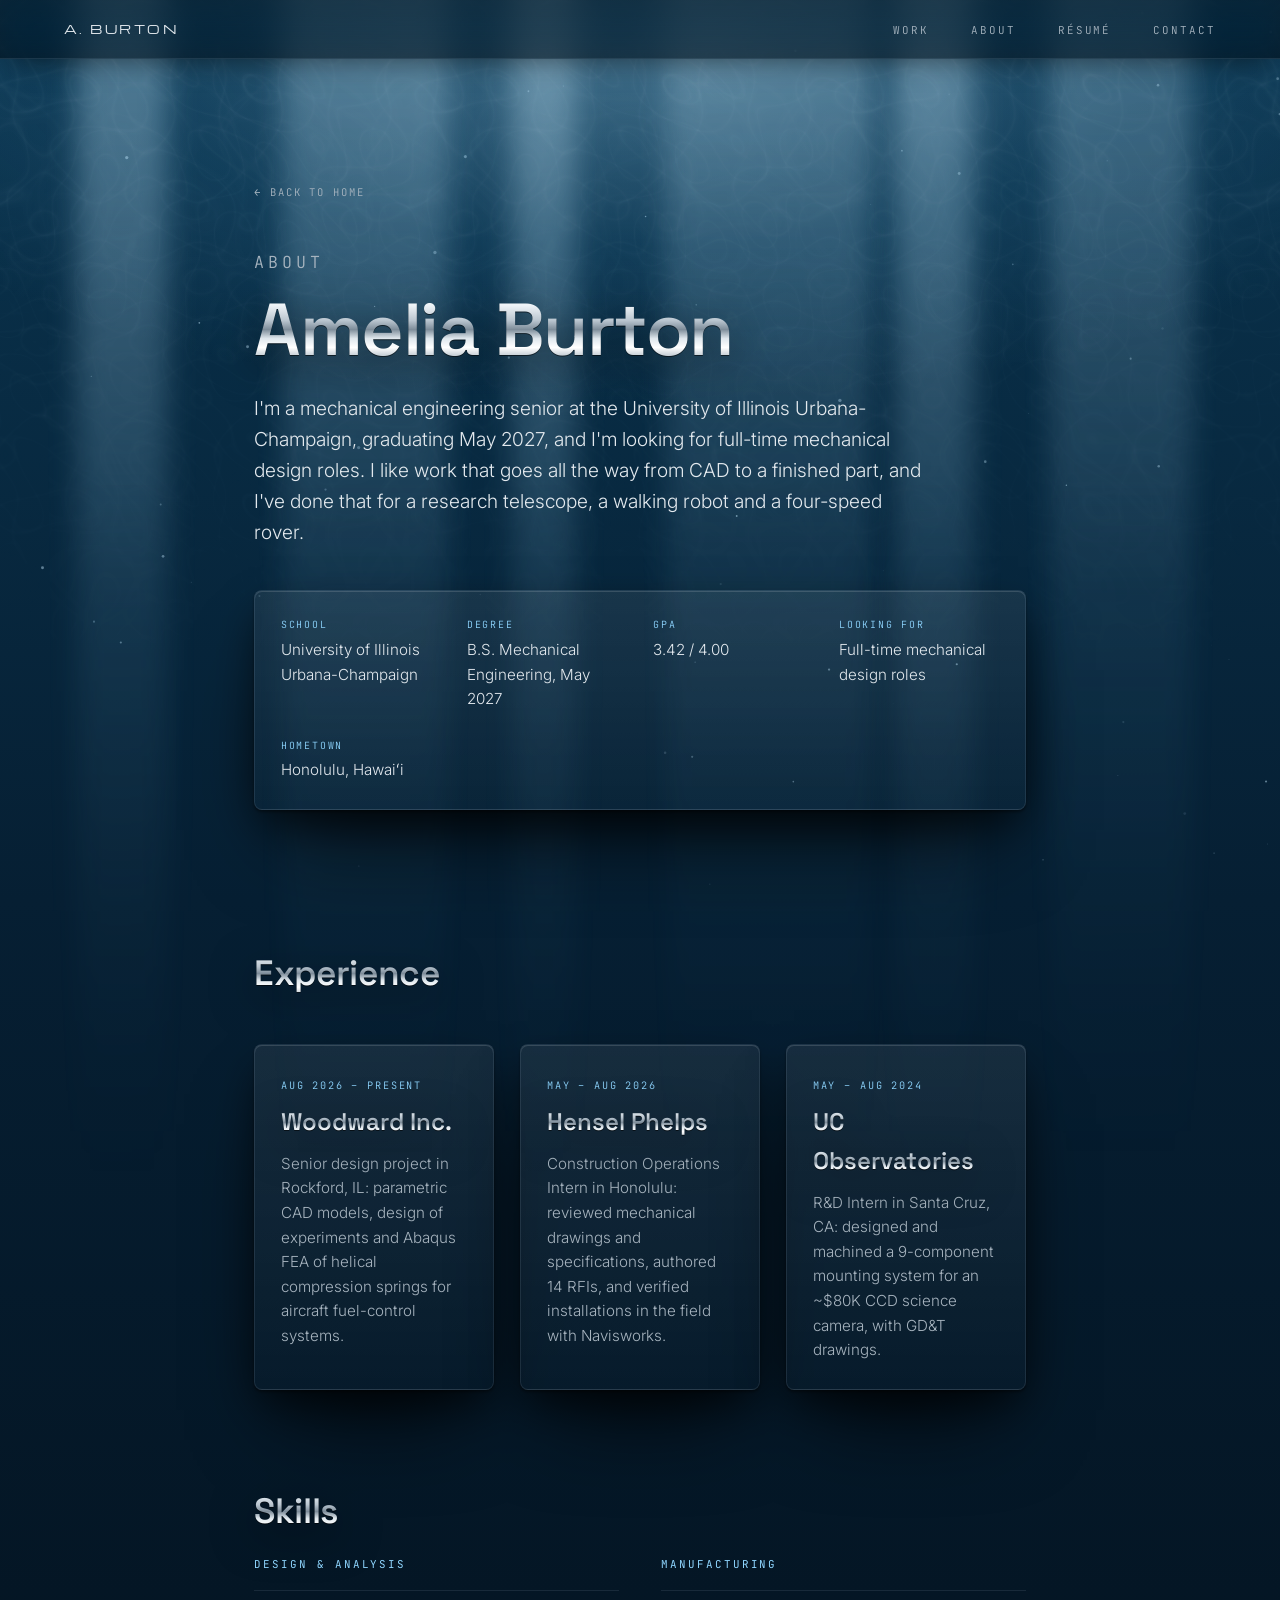
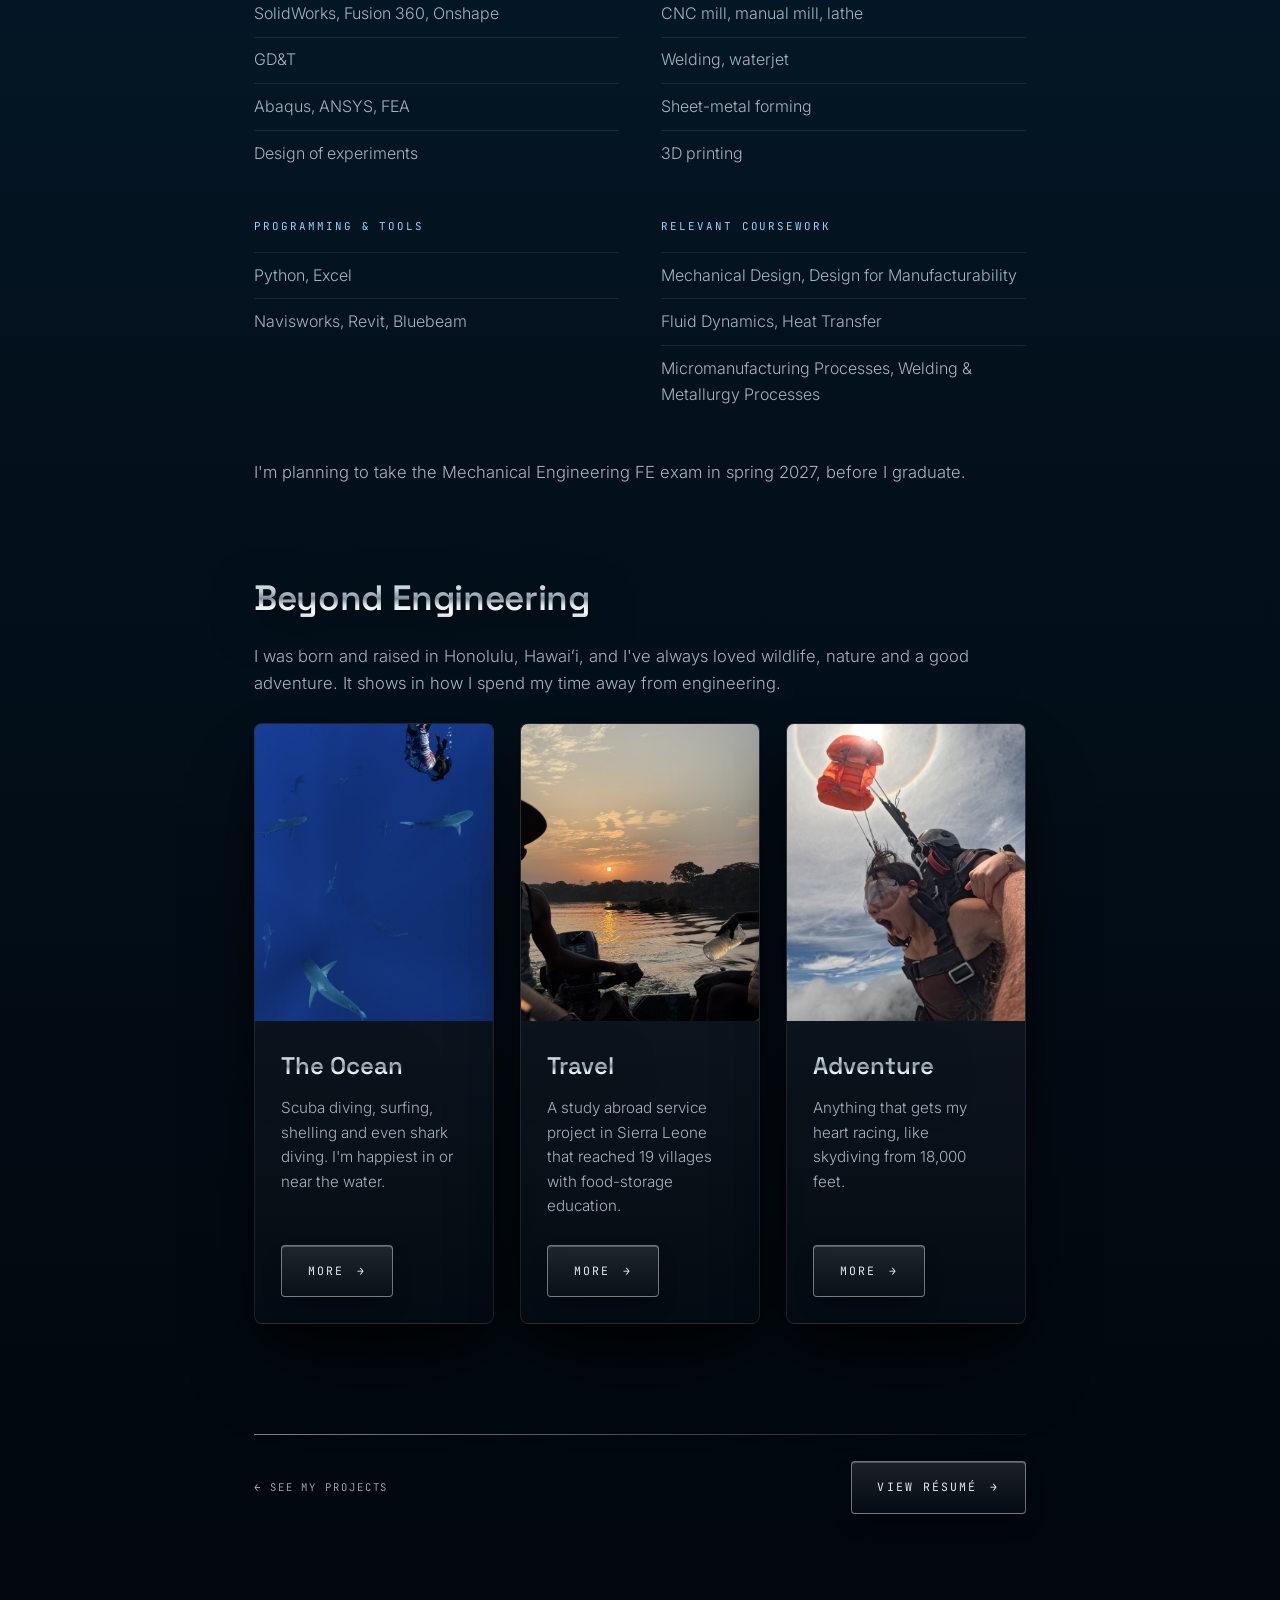
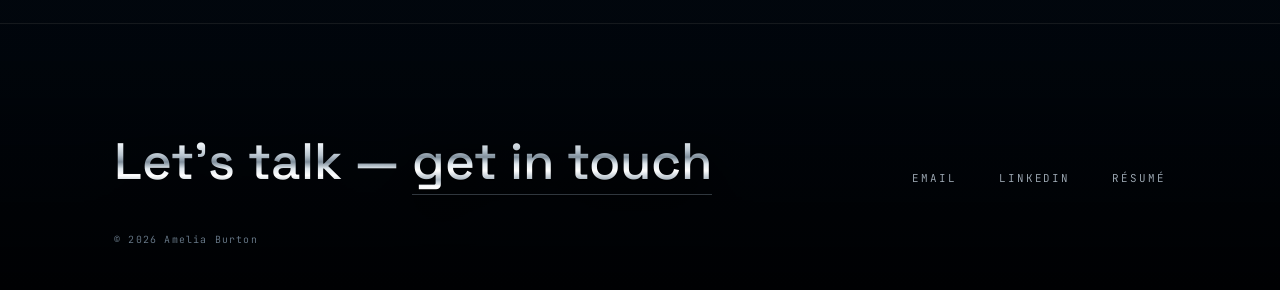
==== commit e4ed64ab: "site 9" ====
--- a/about.html
+++ b/about.html
@@ -111,27 +111,36 @@
       I'm planning to take the Mechanical Engineering FE exam in spring 2027, before I graduate.
     </p>
 
-    <h2>Beyond Engineering</h2>
+    <h2 id="beyond">Beyond Engineering</h2>
     <p>
-      I was born and raised in Honolulu, Hawaiʻi, and I've always loved wildlife and nature.
-      It shows in how I spend my time away from engineering.
+      I was born and raised in Honolulu, Hawaiʻi, and I've always loved wildlife, nature and a
+      good adventure. It shows in how I spend my time away from engineering.
     </p>
-    <div class="process">
-      <div class="step">
-        <span class="n">UNDERWATER</span>
-        <h3>Scuba diving</h3>
-        <p>Open Water certified and working toward Advanced Open Water. My deepest dive so far is 110 feet.</p>
-      </div>
-      <div class="step">
-        <span class="n">ON THE SHORE</span>
-        <h3>Shelling</h3>
-        <p>Combing beaches for shells, one of my favorite ways to slow down.</p>
-      </div>
-      <div class="step">
-        <span class="n">EVERYWHERE ELSE</span>
-        <h3>Travel</h3>
-        <p>Seeking out new places, especially wild ones.</p>
-      </div>
+    <div class="life-cards">
+      <a href="ocean.html" class="life-card">
+        <div class="cover"><img src="images/life/ocean/shark-dive-me.jpg" alt="Me diving down toward sharks in open blue water" loading="lazy"></div>
+        <div class="body">
+          <h3 class="chrome">The Ocean</h3>
+          <p>Scuba diving, surfing, shelling and even shark diving. I'm happiest in or near the water.</p>
+          <span class="button">More <span class="arrow">→</span></span>
+        </div>
+      </a>
+      <a href="travel.html" class="life-card">
+        <div class="cover"><img src="images/life/travel/river-sunset.jpg" alt="Sunset over a river in Sierra Leone" loading="lazy"></div>
+        <div class="body">
+          <h3 class="chrome">Travel</h3>
+          <p>A study abroad service project in Sierra Leone that reached 19 villages with food-storage education.</p>
+          <span class="button">More <span class="arrow">→</span></span>
+        </div>
+      </a>
+      <a href="adventure.html" class="life-card">
+        <div class="cover"><img src="images/life/adventure/freefall.jpg" alt="Me in freefall during a skydive" loading="lazy"></div>
+        <div class="body">
+          <h3 class="chrome">Adventure</h3>
+          <p>Anything that gets my heart racing, like skydiving from 18,000 feet.</p>
+          <span class="button">More <span class="arrow">→</span></span>
+        </div>
+      </a>
     </div>
 
     <div class="next-project">
--- a/style.css
+++ b/style.css
@@ -515,3 +515,41 @@
   .nav .mark { font-size: .66rem; }
     .nav ul { gap: var(--s0); }
 }
+
+/* =========================================================
+   Beyond Engineering: hobby cards and photo galleries
+   ========================================================= */
+.life-cards { display: grid; grid-template-columns: repeat(3, 1fr); gap: var(--s2); margin: var(--s2) 0; }
+.life-card {
+  display: flex; flex-direction: column; overflow: hidden; border-radius: 8px;
+  background: linear-gradient(180deg, rgba(255,255,255,.07), rgba(255,255,255,.01));
+  border: 1px solid var(--line);
+  box-shadow: inset 0 1px 0 rgba(255,255,255,.14), var(--depth);
+  transition: transform .6s var(--ease);
+}
+.life-card:hover { transform: translateY(-6px); }
+.life-card .cover { aspect-ratio: 4 / 5; overflow: hidden; }
+.life-card .cover img { width: 100%; height: 100%; object-fit: cover; transition: transform 1s var(--ease); }
+.life-card:hover .cover img { transform: scale(1.05); }
+.life-card .body { padding: var(--s2); display: flex; flex-direction: column; gap: var(--s0); flex: 1; }
+.life-card .body h3 { font-family: var(--head); font-weight: 600; font-size: 1.5rem; display: inline-block; }
+.project-page .life-card .body p { font-size: .95rem; margin: 0 0 var(--s1); flex: 1; }
+.life-card .button { align-self: flex-start; }
+
+.gallery { columns: 2; column-gap: var(--s1); margin: var(--s3) 0; }
+.gallery figure { break-inside: avoid; margin: 0 0 var(--s1); }
+.gallery img, .gallery video { width: 100%; border-radius: 6px; box-shadow: var(--depth); background: #000; }
+.gallery figcaption { font-family: var(--mono); font-size: .66rem; letter-spacing: .06em; color: var(--muted); margin-top: var(--s-1); }
+
+.life-hero { position: relative; height: 78vh; height: 78svh; overflow: hidden; }
+.life-hero img { width: 100%; height: 100%; object-fit: cover; }
+.life-hero::after { content: ""; position: absolute; inset: 0; background: linear-gradient(to top, var(--mid) 0%, rgba(6,31,51,.45) 35%, transparent 65%), linear-gradient(to bottom, rgba(0,0,0,.4), transparent 25%); }
+.life-hero .overlay { position: absolute; z-index: 2; left: var(--pad); right: var(--pad); bottom: var(--s3); }
+.life-hero h1 { font-family: var(--head); font-weight: 600; font-size: clamp(2.6rem, 7vw, 5rem); line-height: 1; letter-spacing: -.02em; }
+.life-hero + .project-page { padding-top: var(--s4); }
+
+@media (max-width: 800px) {
+  .life-cards { grid-template-columns: 1fr; }
+  .life-card .cover { aspect-ratio: 16 / 10; }
+  .gallery { columns: 1; }
+}
